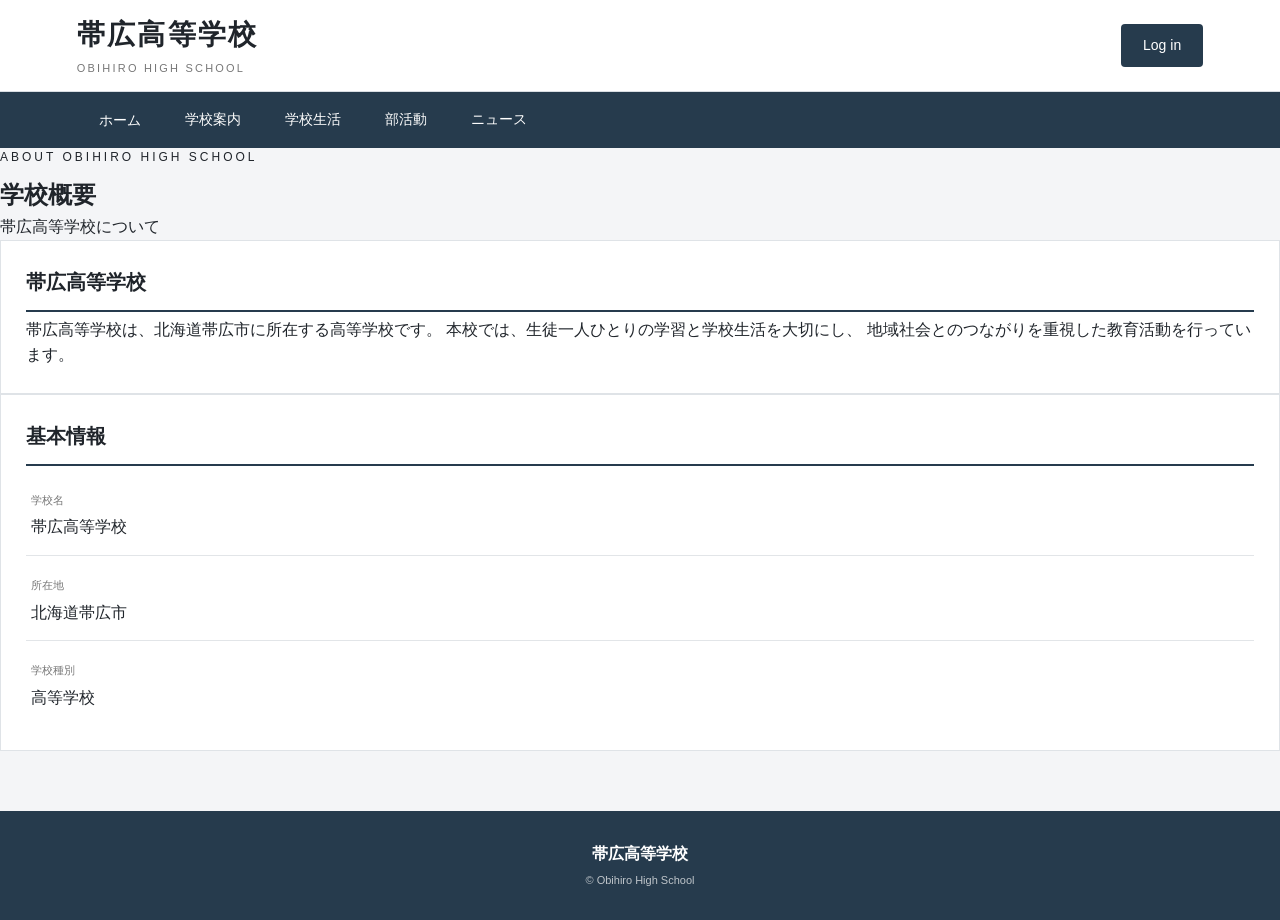
==== about.html @ 372af190 "Create about.html" ====
<!DOCTYPE html>
<html lang="ja">
<head>
    <meta charset="UTF-8">
    <meta name="viewport" content="width=device-width, initial-scale=1.0">

    <title>学校概要 | 帯広高等学校</title>

    <link rel="stylesheet" href="style.css">
</head>

<body>

    <header class="site-header">

        <div class="school-brand">
            <div class="school-name-jp">帯広高等学校</div>
            <div class="school-name-en">OBIHIRO HIGH SCHOOL</div>
        </div>

        <a href="login.html" class="login-button">
            Log in
        </a>

    </header>


    <nav class="main-navigation">

        <a href="index.html">ホーム</a>

        <div class="nav-dropdown">
            <button>学校案内</button>

            <div class="dropdown-menu">
                <a href="about.html">学校概要</a>
                <a href="#">教職員</a>
                <a href="#">制服</a>
                <a href="#">校内施設</a>
            </div>
        </div>

        <div class="nav-dropdown">
            <button>学校生活</button>

            <div class="dropdown-menu">
                <a href="#">生徒名簿</a>
                <a href="#">学校生活</a>
                <a href="#">授業</a>
                <a href="#">生徒手帳</a>
            </div>
        </div>

        <div class="nav-dropdown">
            <button>部活動</button>

            <div class="dropdown-menu">
                <a href="#">部活動一覧</a>
                <a href="#">運動部</a>
                <a href="#">文化部</a>
            </div>
        </div>

        <div class="nav-dropdown">
            <button>ニュース</button>

            <div class="dropdown-menu">
                <a href="#">学校ニュース</a>
                <a href="#">学校新聞</a>
                <a href="#">道内ニュース</a>
                <a href="#">行事予定</a>
            </div>
        </div>

    </nav>


    <main>

        <section class="page-header">

            <div>
                <p class="hero-label">ABOUT OBIHIRO HIGH SCHOOL</p>

                <h1>学校概要</h1>

                <p>
                    帯広高等学校について
                </p>
            </div>

        </section>


        <section class="content-section">

            <div class="panel">

                <div class="panel-heading">
                    <h2>帯広高等学校</h2>
                </div>

                <p>
                    帯広高等学校は、北海道帯広市に所在する高等学校です。
                    本校では、生徒一人ひとりの学習と学校生活を大切にし、
                    地域社会とのつながりを重視した教育活動を行っています。
                </p>

            </div>


            <div class="panel">

                <div class="panel-heading">
                    <h2>基本情報</h2>
                </div>

                <div class="news-item">
                    <span>学校名</span>
                    <p>帯広高等学校</p>
                </div>

                <div class="news-item">
                    <span>所在地</span>
                    <p>北海道帯広市</p>
                </div>

                <div class="news-item">
                    <span>学校種別</span>
                    <p>高等学校</p>
                </div>

            </div>

        </section>

    </main>


    <footer class="site-footer">

        <p>帯広高等学校</p>

        <p>
            © Obihiro High School
        </p>

    </footer>


    <script src="script.js"></script>

</body>
</html>
---- style.css ----
* {
    box-sizing: border-box;
    margin: 0;
    padding: 0;
}

body {
    font-family: Arial, "Hiragino Kaku Gothic ProN", "Yu Gothic", sans-serif;
    background: #f4f5f7;
    color: #20252b;
    line-height: 1.6;
}

/* HEADER */

.site-header {
    min-height: 92px;
    background: #ffffff;
    border-bottom: 1px solid #d9dde2;
    display: flex;
    align-items: center;
    justify-content: space-between;
    padding: 0 6%;
}

.school-brand {
    display: flex;
    flex-direction: column;
}

.school-name-jp {
    font-size: 28px;
    font-weight: 700;
    letter-spacing: 0.08em;
}

.school-name-en {
    font-size: 11px;
    letter-spacing: 0.2em;
    color: #777;
    margin-top: 2px;
}

.login-button {
    text-decoration: none;
    color: #ffffff;
    background: #263b4d;
    padding: 10px 22px;
    border-radius: 4px;
    font-size: 14px;
    transition: opacity 0.2s ease;
}

.login-button:hover {
    opacity: 0.8;
}


/* NAVIGATION */

.main-navigation {
    background: #263b4d;
    min-height: 54px;
    display: flex;
    align-items: center;
    padding: 0 6%;
}

.main-navigation > a,
.nav-dropdown > button {
    color: #ffffff;
    background: transparent;
    border: none;
    text-decoration: none;
    padding: 17px 22px;
    font-size: 14px;
    cursor: pointer;
}

.main-navigation > a:hover,
.nav-dropdown:hover > button {
    background: rgba(255, 255, 255, 0.1);
}

.nav-dropdown {
    position: relative;
}

.dropdown-menu {
    display: none;
    position: absolute;
    top: 54px;
    left: 0;
    min-width: 190px;
    background: #ffffff;
    border: 1px solid #d9dde2;
    box-shadow: 0 8px 20px rgba(0, 0, 0, 0.12);
    z-index: 100;
}

.dropdown-menu a {
    display: block;
    color: #333;
    text-decoration: none;
    padding: 12px 16px;
    font-size: 13px;
}

.dropdown-menu a:hover {
    background: #f0f2f4;
}

.nav-dropdown:hover .dropdown-menu {
    display: block;
}


/* HERO */

.hero {
    min-height: 440px;
    background:
        linear-gradient(
            rgba(20, 31, 42, 0.35),
            rgba(20, 31, 42, 0.35)
        ),
        linear-gradient(135deg, #607383, #b4bdc5);
    display: flex;
    align-items: flex-end;
    padding: 6%;
}

.hero-content {
    color: #ffffff;
}

.hero-label {
    font-size: 12px;
    letter-spacing: 0.25em;
    margin-bottom: 8px;
}

.hero h1 {
    font-size: clamp(36px, 6vw, 64px);
    letter-spacing: 0.08em;
    margin-bottom: 8px;
}

.hero p:last-child {
    font-size: 15px;
}


/* HOME GRID */

.home-grid {
    max-width: 1200px;
    margin: 45px auto;
    padding: 0 25px;
    display: grid;
    grid-template-columns: 1fr 1fr;
    gap: 25px;
}

.panel {
    background: #ffffff;
    border: 1px solid #dfe3e7;
    padding: 25px;
}

.panel-heading {
    display: flex;
    justify-content: space-between;
    align-items: center;
    border-bottom: 2px solid #263b4d;
    padding-bottom: 12px;
    margin-bottom: 5px;
}

.panel-heading h2 {
    font-size: 20px;
}

.panel-heading a {
    color: #596b7a;
    font-size: 12px;
    text-decoration: none;
}

.event,
.news-item {
    border-bottom: 1px solid #e2e5e8;
    padding: 15px 5px;
}

.event:last-child,
.news-item:last-child {
    border-bottom: none;
}

.event {
    display: flex;
    gap: 20px;
}

.event-date {
    color: #263b4d;
    font-weight: bold;
    min-width: 55px;
}

.news-item span {
    font-size: 11px;
    color: #777;
}

.news-item p {
    margin-top: 3px;
}


/* FOOTER */

.site-footer {
    background: #263b4d;
    color: #ffffff;
    text-align: center;
    padding: 30px;
    margin-top: 60px;
}

.site-footer p:first-child {
    font-weight: bold;
    margin-bottom: 5px;
}

.site-footer p:last-child {
    font-size: 11px;
    opacity: 0.7;
}


/* MOBILE */

@media (max-width: 700px) {

    .site-header {
        padding: 18px 5%;
    }

    .school-name-jp {
        font-size: 21px;
    }

    .school-name-en {
        font-size: 8px;
    }

    .login-button {
        padding: 8px 14px;
        font-size: 12px;
    }

    .main-navigation {
        padding: 0;
        overflow-x: auto;
    }

    .main-navigation > a,
    .nav-dropdown > button {
        white-space: nowrap;
        padding: 15px 16px;
        font-size: 12px;
    }

    .hero {
        min-height: 360px;
        padding: 8%;
    }

    .home-grid {
        grid-template-columns: 1fr;
        margin-top: 25px;
    }
}
/* LOGIN PAGE */

.login-page {
    min-height: 100vh;
    background: #f4f5f7;
    display: flex;
    align-items: center;
    justify-content: center;
    padding: 30px 20px;
}

.login-container {
    width: 100%;
    max-width: 430px;
}

.login-card {
    background: #ffffff;
    border: 1px solid #d9dde2;
    padding: 45px;
    box-shadow: 0 12px 35px rgba(0, 0, 0, 0.08);
}

.login-school {
    text-align: center;
    border-bottom: 1px solid #e1e4e7;
    padding-bottom: 25px;
    margin-bottom: 30px;
}

.login-school .school-name-jp {
    font-size: 25px;
}

.login-school .school-name-en {
    font-size: 9px;
}

.login-card h1 {
    text-align: center;
    font-size: 28px;
    margin-bottom: 5px;
}

.login-description {
    text-align: center;
    color: #777;
    font-size: 13px;
    margin-bottom: 30px;
}

.login-card form {
    display: flex;
    flex-direction: column;
}

.login-card label {
    font-size: 13px;
    font-weight: bold;
    margin-bottom: 7px;
}

.login-card input {
    width: 100%;
    padding: 13px;
    border: 1px solid #cfd4d9;
    border-radius: 3px;
    font-size: 14px;
    margin-bottom: 20px;
    outline: none;
}

.login-card input:focus {
    border-color: #263b4d;
}

.login-submit {
    border: none;
    background: #263b4d;
    color: #ffffff;
    padding: 13px;
    border-radius: 3px;
    font-size: 14px;
    cursor: pointer;
    margin-top: 5px;
}

.login-submit:hover {
    opacity: 0.85;
}

.back-home {
    display: block;
    text-align: center;
    margin-top: 25px;
    color: #596b7a;
    font-size: 13px;
    text-decoration: none;
}

.back-home:hover {
    text-decoration: underline;
}


/* LOGIN MOBILE */

@media (max-width: 500px) {

    .login-card {
        padding: 30px 22px;
    }

    .login-card h1 {
        font-size: 24px;
    }

}
.login-card h1 {
    font-size: 24px;
}

}
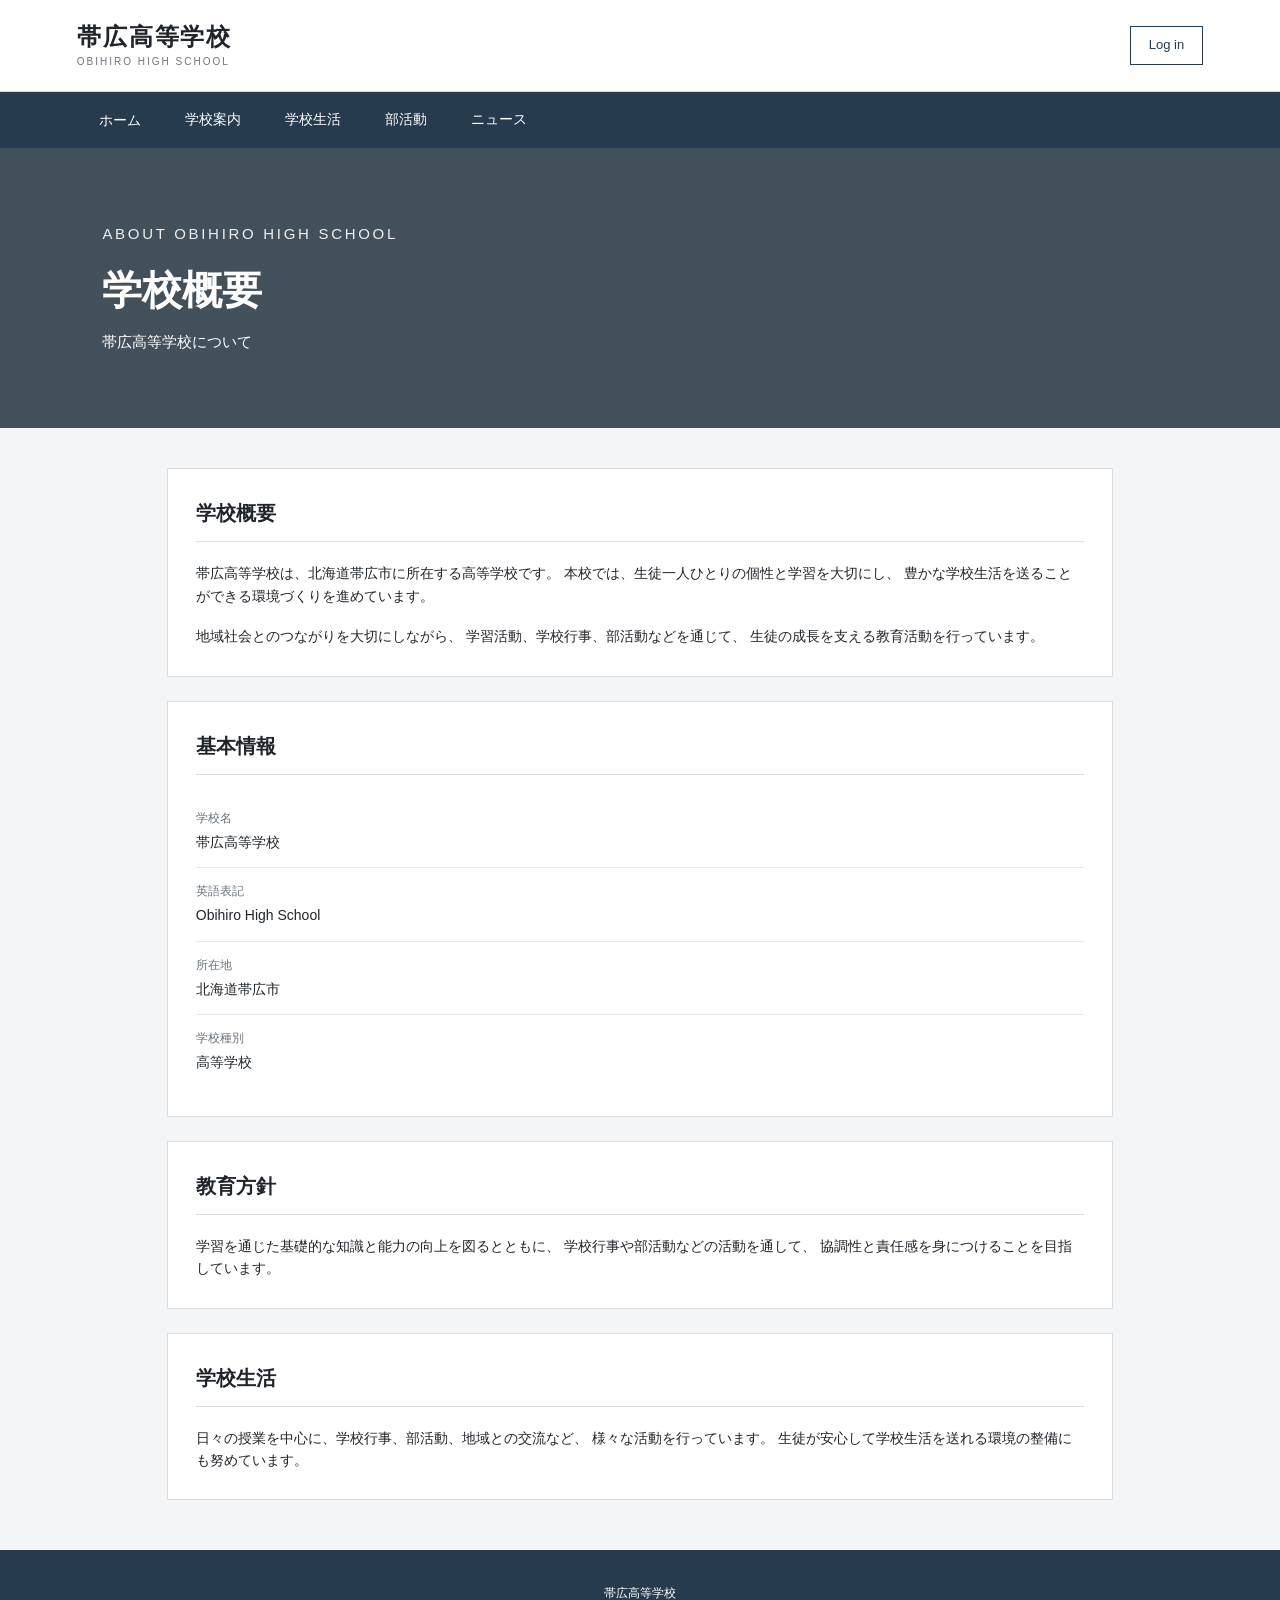
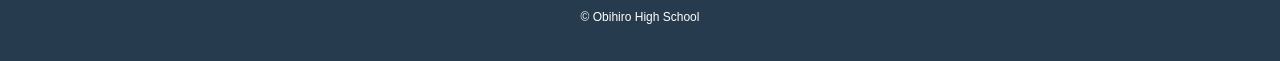
==== commit 03df622a: "Update about.html" ====
--- a/about.html
+++ b/about.html
@@ -93,46 +93,63 @@
 
 
         <section class="content-section">
-
-            <div class="panel">
-
-                <div class="panel-heading">
-                    <h2>帯広高等学校</h2>
-                </div>
-
-                <p>
-                    帯広高等学校は、北海道帯広市に所在する高等学校です。
-                    本校では、生徒一人ひとりの学習と学校生活を大切にし、
-                    地域社会とのつながりを重視した教育活動を行っています。
-                </p>
-
-            </div>
-
-
-            <div class="panel">
-
-                <div class="panel-heading">
-                    <h2>基本情報</h2>
-                </div>
-
-                <div class="news-item">
-                    <span>学校名</span>
-                    <p>帯広高等学校</p>
-                </div>
-
-                <div class="news-item">
-                    <span>所在地</span>
-                    <p>北海道帯広市</p>
-                </div>
-
-                <div class="news-item">
-                    <span>学校種別</span>
-                    <p>高等学校</p>
-                </div>
-
-            </div>
-
-        </section>
+    <div class="panel">
+        <div class="panel-heading">
+            <h2>学校概要</h2>
+        </div>
+        <p>
+            帯広高等学校は、北海道帯広市に所在する高等学校です。
+            本校では、生徒一人ひとりの個性と学習を大切にし、
+            豊かな学校生活を送ることができる環境づくりを進めています。
+        </p>
+        <p style="margin-top: 18px;">
+            地域社会とのつながりを大切にしながら、
+            学習活動、学校行事、部活動などを通じて、
+            生徒の成長を支える教育活動を行っています。
+        </p>
+    </div>
+    <div class="panel">
+        <div class="panel-heading">
+            <h2>基本情報</h2>
+        </div>
+        <div class="news-item">
+            <span>学校名</span>
+            <p>帯広高等学校</p>
+        </div>
+        <div class="news-item">
+            <span>英語表記</span>
+            <p>Obihiro High School</p>
+        </div>
+        <div class="news-item">
+            <span>所在地</span>
+            <p>北海道帯広市</p>
+        </div>
+        <div class="news-item">
+            <span>学校種別</span>
+            <p>高等学校</p>
+        </div>
+    </div>
+    <div class="panel">
+        <div class="panel-heading">
+            <h2>教育方針</h2>
+        </div>
+        <p>
+            学習を通じた基礎的な知識と能力の向上を図るとともに、
+            学校行事や部活動などの活動を通して、
+            協調性と責任感を身につけることを目指しています。
+        </p>
+    </div>
+    <div class="panel">
+        <div class="panel-heading">
+            <h2>学校生活</h2>
+        </div>
+        <p>
+            日々の授業を中心に、学校行事、部活動、地域との交流など、
+            様々な活動を行っています。
+            生徒が安心して学校生活を送れる環境の整備にも努めています。
+        </p>
+    </div>
+</section>
 
     </main>
 
--- a/style.css
+++ b/style.css
@@ -24,37 +24,34 @@
 }
 
 .school-brand {
-    display: flex;
-    flex-direction: column;
+    line-height: 1.2;
 }
 
 .school-name-jp {
-    font-size: 28px;
-    font-weight: 700;
+    font-size: 24px;
+    font-weight: bold;
     letter-spacing: 0.08em;
 }
 
 .school-name-en {
-    font-size: 11px;
+    font-size: 10px;
+    color: #6d747b;
     letter-spacing: 0.2em;
-    color: #777;
-    margin-top: 2px;
+    margin-top: 4px;
 }
 
 .login-button {
+    color: #263b4d;
+    border: 1px solid #263b4d;
+    padding: 8px 18px;
     text-decoration: none;
-    color: #ffffff;
+    font-size: 13px;
+}
+
+.login-button:hover {
     background: #263b4d;
-    padding: 10px 22px;
-    border-radius: 4px;
-    font-size: 14px;
-    transition: opacity 0.2s ease;
-}
-
-.login-button:hover {
-    opacity: 0.8;
-}
-
+    color: #ffffff;
+}
 
 /* NAVIGATION */
 
@@ -110,114 +107,157 @@
     background: #f0f2f4;
 }
 
-.nav-dropdown:hover .dropdown-menu {
+/* Open dropdown when tapped */
+.nav-dropdown.open .dropdown-menu {
     display: block;
 }
 
+/* Desktop hover only */
+@media (min-width: 701px) {
+    .nav-dropdown:hover .dropdown-menu {
+        display: block;
+    }
+}
+
+.nav-dropdown.open .dropdown-menu {
+    display: block;
+}
 
 /* HERO */
 
 .hero {
+    position: relative;
     min-height: 440px;
+    overflow: hidden;
+    display: flex;
+    align-items: center;
+    padding: 60px 8%;
+    color: #ffffff;
+    background: #697986;
+}
+
+.hero img {
+    position: absolute;
+    inset: 0;
+    width: 100%;
+    height: 100%;
+    object-fit: cover;
+    object-position: center;
+    z-index: 0;
+}
+
+.hero::after {
+    content: "";
+    position: absolute;
+    inset: 0;
+    background: rgba(20, 31, 42, 0.35);
+    z-index: 1;
+}
+
+.hero-content {
+    position: relative;
+    z-index: 2;
+    max-width: 700px;
+}
+
+.hero-label {
+    font-size: 12px;
+    letter-spacing: 0.18em;
+    margin-bottom: 12px;
+    opacity: 0.9;
+}
+
+.hero h1 {
+    font-size: 46px;
+    margin-bottom: 15px;
+}
+
+.hero p {
+    font-size: 16px;
+}
+
+.home-grid {
+    max-width: 1200px;
+    margin: 40px auto;
+    padding: 0 6%;
+    display: grid;
+    grid-template-columns: 1fr 1fr;
+    gap: 24px;
+}
+
+.panel {
+    background: #ffffff;
+    border: 1px solid #d9dde2;
+    padding: 28px;
+}
+
+.panel-heading {
+    border-bottom: 1px solid #d9dde2;
+    margin-bottom: 20px;
+    padding-bottom: 12px;
+}
+
+.panel-heading h2 {
+    font-size: 20px;
+}
+
+.event-item,
+.news-item {
+    padding: 14px 0;
+    border-bottom: 1px solid #e7e9eb;
+}
+
+.event-item:last-child,
+.news-item:last-child {
+    border-bottom: none;
+}
+
+.event-item span,
+.news-item span {
+    display: block;
+    color: #68727b;
+    font-size: 12px;
+    margin-bottom: 3px;
+}
+
+/* PAGE HEADER */
+
+.page-header {
+    min-height: 280px;
     background:
         linear-gradient(
-            rgba(20, 31, 42, 0.35),
-            rgba(20, 31, 42, 0.35)
+            rgba(20, 31, 42, 0.45),
+            rgba(20, 31, 42, 0.45)
         ),
-        linear-gradient(135deg, #607383, #b4bdc5);
-    display: flex;
-    align-items: flex-end;
-    padding: 6%;
-}
-
-.hero-content {
-    color: #ffffff;
-}
-
-.hero-label {
-    font-size: 12px;
-    letter-spacing: 0.25em;
+        #697986;
+    color: #ffffff;
+    display: flex;
+    align-items: center;
+    padding: 50px 8%;
+}
+
+.page-header h1 {
+    font-size: 40px;
     margin-bottom: 8px;
 }
 
-.hero h1 {
-    font-size: clamp(36px, 6vw, 64px);
-    letter-spacing: 0.08em;
-    margin-bottom: 8px;
-}
-
-.hero p:last-child {
+.page-header p {
     font-size: 15px;
 }
 
-
-/* HOME GRID */
-
-.home-grid {
-    max-width: 1200px;
-    margin: 45px auto;
-    padding: 0 25px;
+/* CONTENT */
+
+.content-section {
+    max-width: 1100px;
+    margin: 40px auto;
+    padding: 0 6%;
     display: grid;
-    grid-template-columns: 1fr 1fr;
-    gap: 25px;
-}
-
-.panel {
-    background: #ffffff;
-    border: 1px solid #dfe3e7;
-    padding: 25px;
-}
-
-.panel-heading {
-    display: flex;
-    justify-content: space-between;
-    align-items: center;
-    border-bottom: 2px solid #263b4d;
-    padding-bottom: 12px;
-    margin-bottom: 5px;
-}
-
-.panel-heading h2 {
-    font-size: 20px;
-}
-
-.panel-heading a {
-    color: #596b7a;
-    font-size: 12px;
-    text-decoration: none;
-}
-
-.event,
-.news-item {
-    border-bottom: 1px solid #e2e5e8;
-    padding: 15px 5px;
-}
-
-.event:last-child,
-.news-item:last-child {
-    border-bottom: none;
-}
-
-.event {
-    display: flex;
-    gap: 20px;
-}
-
-.event-date {
-    color: #263b4d;
-    font-weight: bold;
-    min-width: 55px;
-}
-
-.news-item span {
-    font-size: 11px;
-    color: #777;
-}
-
-.news-item p {
-    margin-top: 3px;
-}
-
+    gap: 24px;
+}
+
+.content-section p {
+    font-size: 14px;
+}
 
 /* FOOTER */
 
@@ -225,31 +265,27 @@
     background: #263b4d;
     color: #ffffff;
     text-align: center;
-    padding: 30px;
-    margin-top: 60px;
-}
-
-.site-footer p:first-child {
-    font-weight: bold;
-    margin-bottom: 5px;
-}
-
-.site-footer p:last-child {
-    font-size: 11px;
-    opacity: 0.7;
-}
-
+    padding: 30px 20px;
+    margin-top: 50px;
+}
+
+.site-footer p {
+    font-size: 12px;
+    margin: 4px 0;
+}
 
 /* MOBILE */
 
 @media (max-width: 700px) {
 
     .site-header {
-        padding: 18px 5%;
+        .hero {
+    min-height: 330px;
+    padding: 40px 7%;
     }
 
     .school-name-jp {
-        font-size: 21px;
+        font-size: 19px;
     }
 
     .school-name-en {
@@ -257,32 +293,56 @@
     }
 
     .login-button {
-        padding: 8px 14px;
+        padding: 7px 12px;
         font-size: 12px;
     }
 
     .main-navigation {
         padding: 0;
         overflow-x: auto;
+        white-space: nowrap;
     }
 
     .main-navigation > a,
     .nav-dropdown > button {
-        white-space: nowrap;
         padding: 15px 16px;
-        font-size: 12px;
+        font-size: 13px;
+    }
+
+    .dropdown-menu {
+        top: 48px;
     }
 
     .hero {
-        min-height: 360px;
-        padding: 8%;
+        min-height: 350px;
+        padding: 45px 7%;
+    }
+
+    .hero h1 {
+        font-size: 34px;
     }
 
     .home-grid {
         grid-template-columns: 1fr;
-        margin-top: 25px;
-    }
-}
+        padding: 0 5%;
+        margin: 25px auto;
+    }
+
+    .page-header {
+        min-height: 230px;
+        padding: 40px 7%;
+    }
+
+    .page-header h1 {
+        font-size: 32px;
+    }
+
+    .content-section {
+        padding: 0 5%;
+        margin: 25px auto;
+    }
+}
+
 /* LOGIN PAGE */
 
 .login-page {
@@ -387,7 +447,6 @@
     text-decoration: underline;
 }
 
-
 /* LOGIN MOBILE */
 
 @media (max-width: 500px) {
@@ -399,10 +458,4 @@
     .login-card h1 {
         font-size: 24px;
     }
-
-}
-.login-card h1 {
-    font-size: 24px;
-}
-
 }
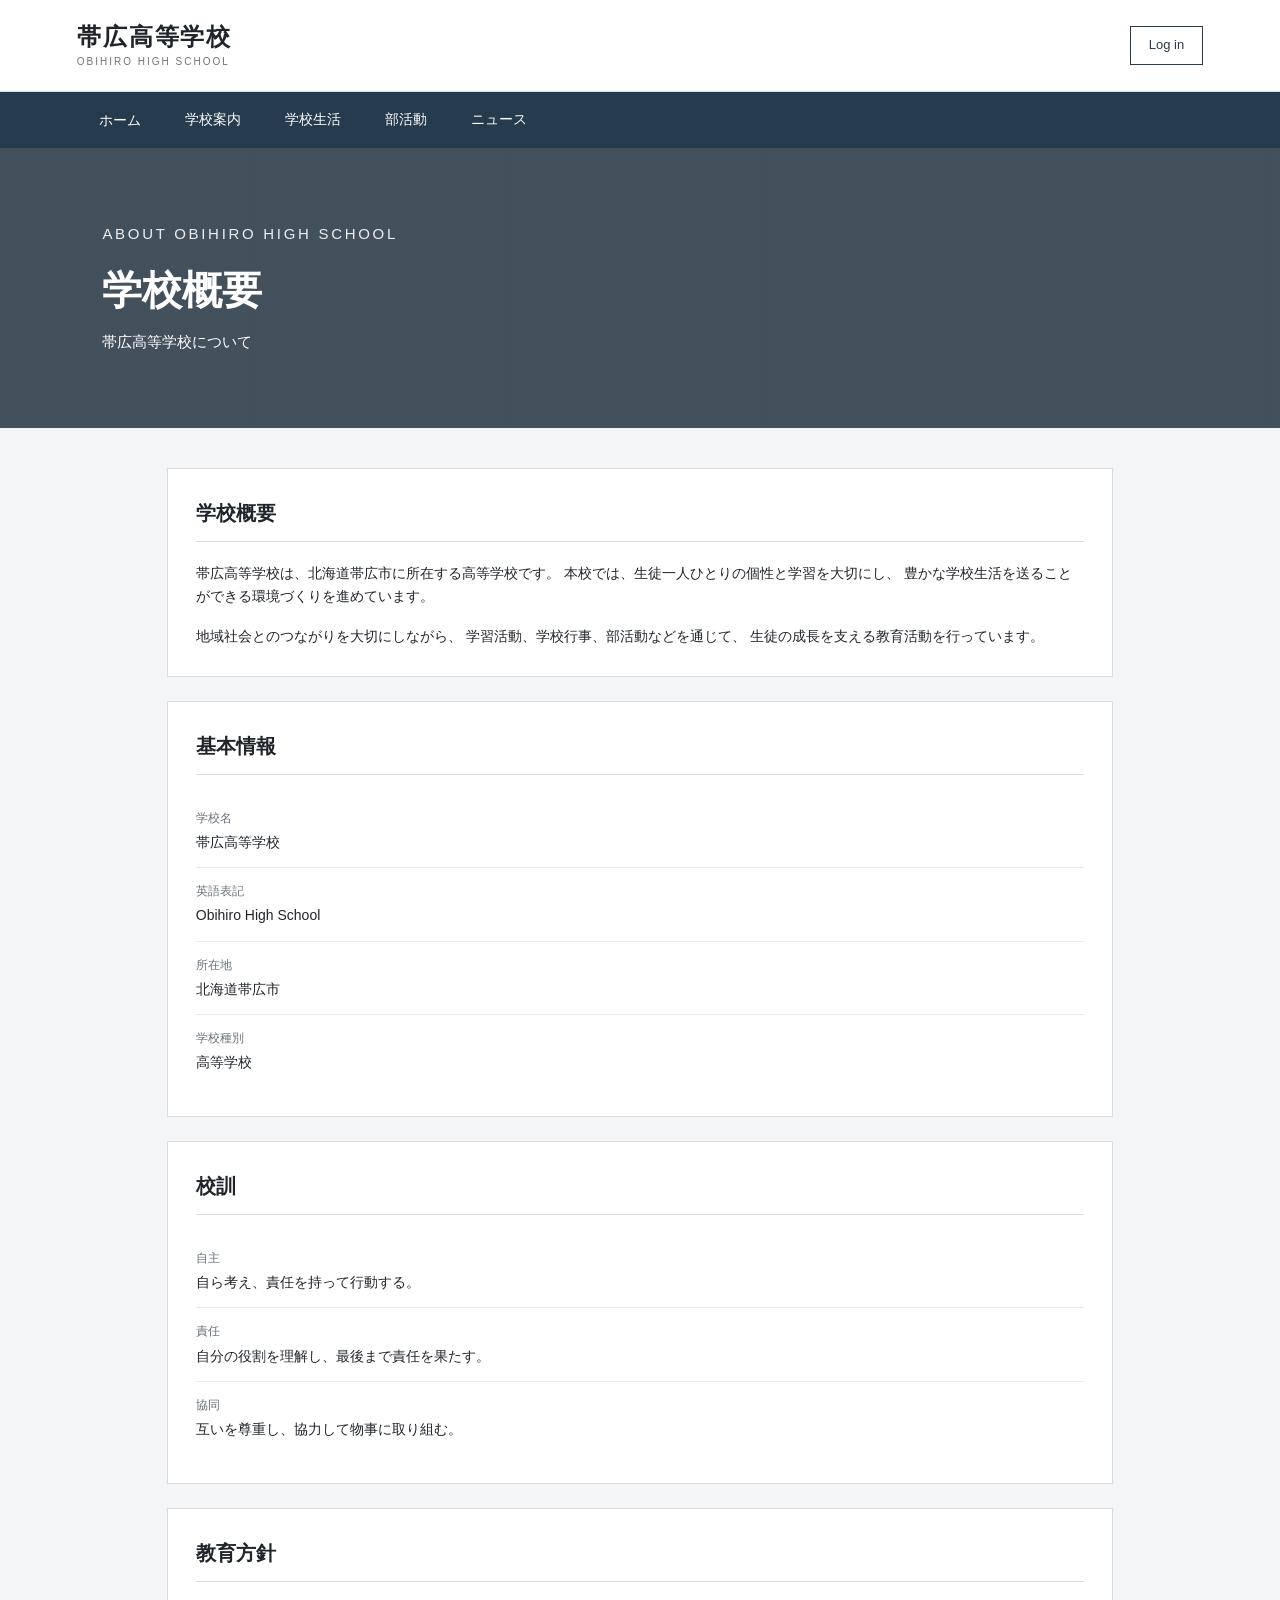
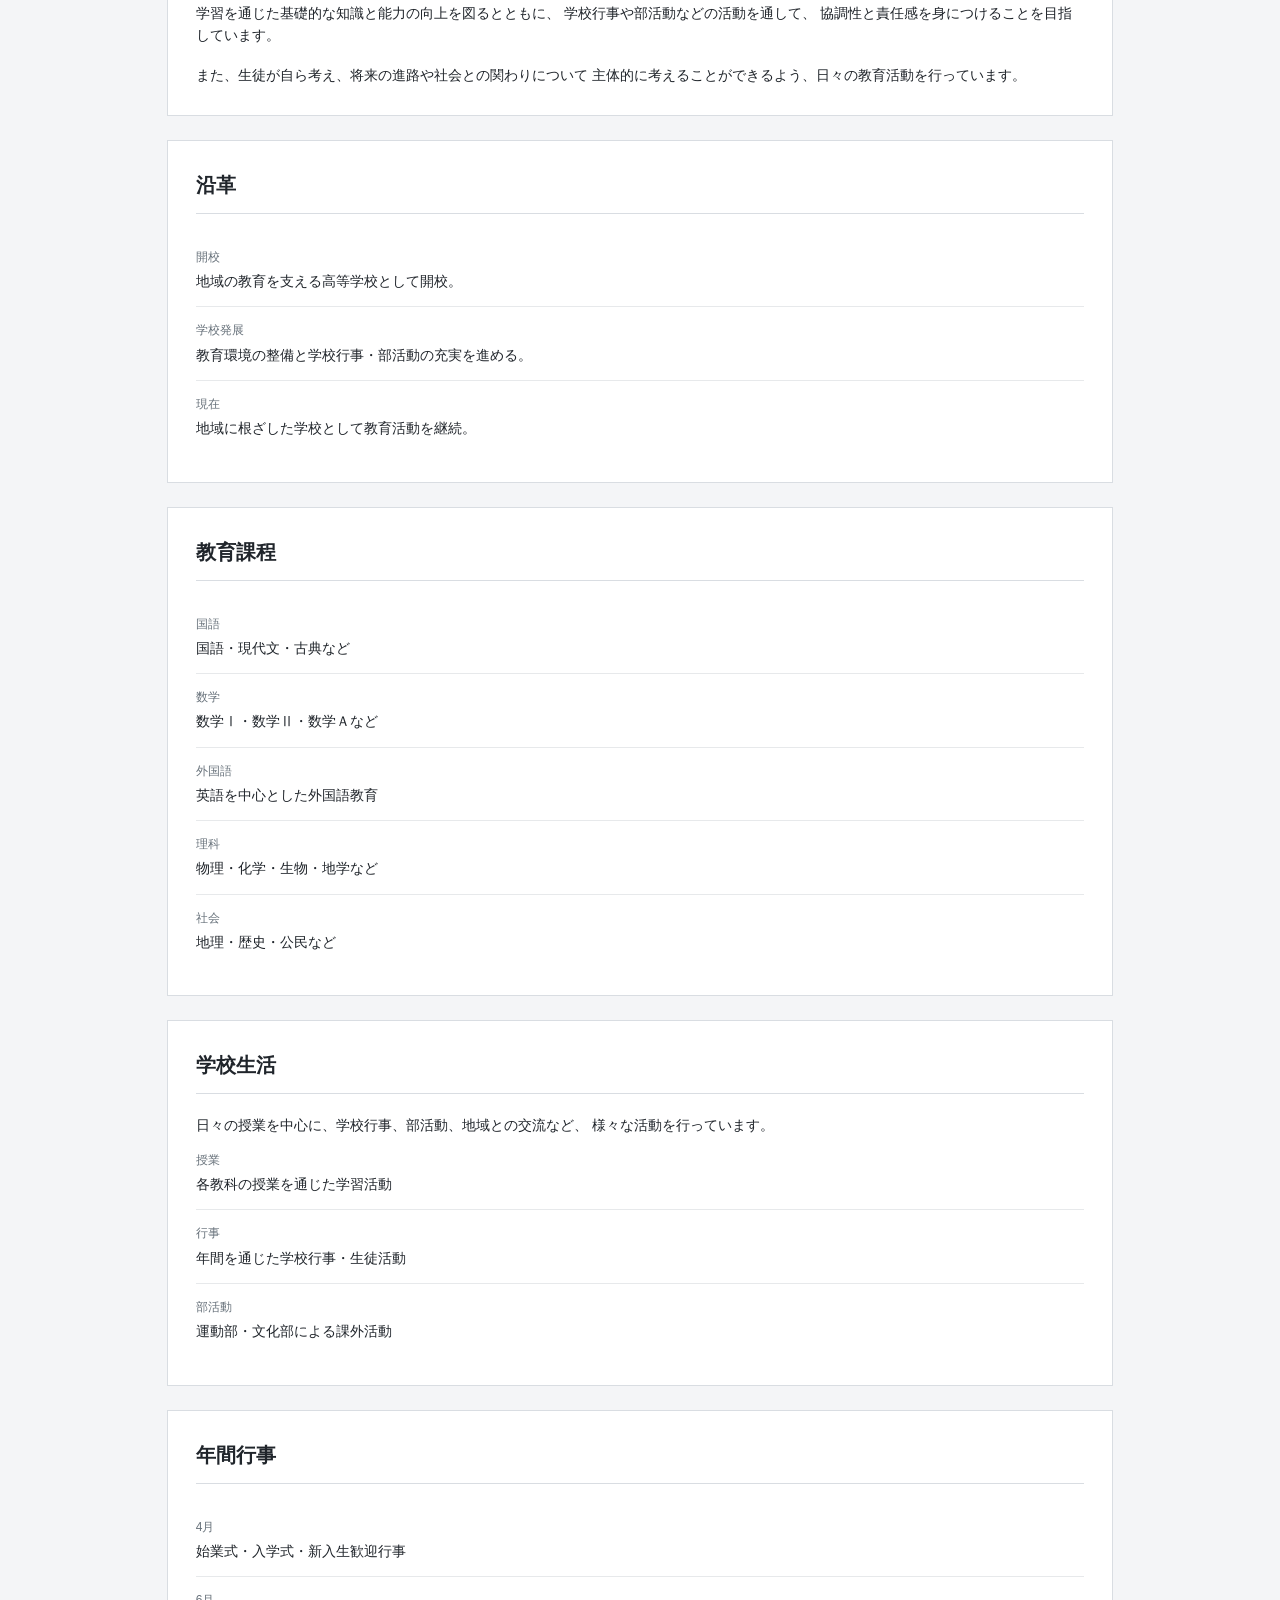
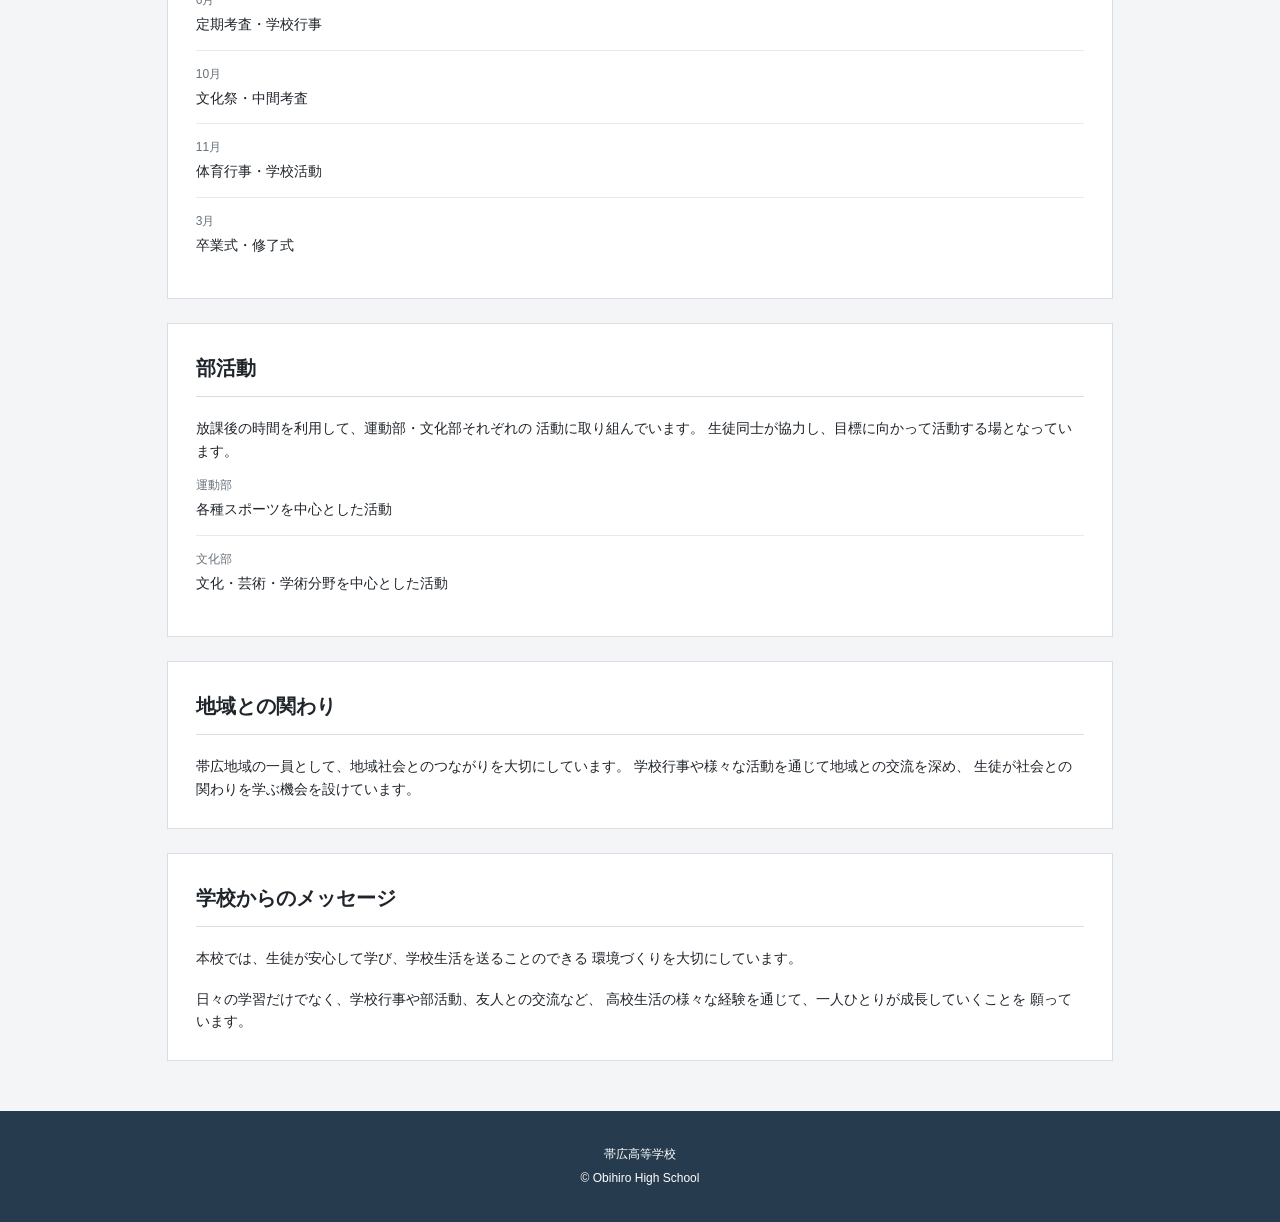
==== commit 1cca55e5: "Update about.html" ====
--- a/about.html
+++ b/about.html
@@ -30,18 +30,18 @@
         <a href="index.html">ホーム</a>
 
         <div class="nav-dropdown">
-            <button>学校案内</button>
+            <button type="button">学校案内</button>
 
             <div class="dropdown-menu">
                 <a href="about.html">学校概要</a>
-                <a href="#">教職員</a>
-                <a href="#">制服</a>
+                <a href="staff.html">教職員</a>
+                <a href="uniforms.html">制服</a>
                 <a href="#">校内施設</a>
             </div>
         </div>
 
         <div class="nav-dropdown">
-            <button>学校生活</button>
+            <button type="button">学校生活</button>
 
             <div class="dropdown-menu">
                 <a href="#">生徒名簿</a>
@@ -52,7 +52,7 @@
         </div>
 
         <div class="nav-dropdown">
-            <button>部活動</button>
+            <button type="button">部活動</button>
 
             <div class="dropdown-menu">
                 <a href="#">部活動一覧</a>
@@ -62,7 +62,7 @@
         </div>
 
         <div class="nav-dropdown">
-            <button>ニュース</button>
+            <button type="button">ニュース</button>
 
             <div class="dropdown-menu">
                 <a href="#">学校ニュース</a>
@@ -80,76 +80,323 @@
         <section class="page-header">
 
             <div>
-                <p class="hero-label">ABOUT OBIHIRO HIGH SCHOOL</p>
+
+                <p class="hero-label">
+                    ABOUT OBIHIRO HIGH SCHOOL
+                </p>
 
                 <h1>学校概要</h1>
 
                 <p>
                     帯広高等学校について
                 </p>
+
             </div>
 
         </section>
 
 
         <section class="content-section">
-    <div class="panel">
-        <div class="panel-heading">
-            <h2>学校概要</h2>
-        </div>
-        <p>
-            帯広高等学校は、北海道帯広市に所在する高等学校です。
-            本校では、生徒一人ひとりの個性と学習を大切にし、
-            豊かな学校生活を送ることができる環境づくりを進めています。
-        </p>
-        <p style="margin-top: 18px;">
-            地域社会とのつながりを大切にしながら、
-            学習活動、学校行事、部活動などを通じて、
-            生徒の成長を支える教育活動を行っています。
-        </p>
-    </div>
-    <div class="panel">
-        <div class="panel-heading">
-            <h2>基本情報</h2>
-        </div>
-        <div class="news-item">
-            <span>学校名</span>
-            <p>帯広高等学校</p>
-        </div>
-        <div class="news-item">
-            <span>英語表記</span>
-            <p>Obihiro High School</p>
-        </div>
-        <div class="news-item">
-            <span>所在地</span>
-            <p>北海道帯広市</p>
-        </div>
-        <div class="news-item">
-            <span>学校種別</span>
-            <p>高等学校</p>
-        </div>
-    </div>
-    <div class="panel">
-        <div class="panel-heading">
-            <h2>教育方針</h2>
-        </div>
-        <p>
-            学習を通じた基礎的な知識と能力の向上を図るとともに、
-            学校行事や部活動などの活動を通して、
-            協調性と責任感を身につけることを目指しています。
-        </p>
-    </div>
-    <div class="panel">
-        <div class="panel-heading">
-            <h2>学校生活</h2>
-        </div>
-        <p>
-            日々の授業を中心に、学校行事、部活動、地域との交流など、
-            様々な活動を行っています。
-            生徒が安心して学校生活を送れる環境の整備にも努めています。
-        </p>
-    </div>
-</section>
+
+
+            <!-- 学校概要 -->
+
+            <div class="panel">
+
+                <div class="panel-heading">
+                    <h2>学校概要</h2>
+                </div>
+
+                <p>
+                    帯広高等学校は、北海道帯広市に所在する高等学校です。
+                    本校では、生徒一人ひとりの個性と学習を大切にし、
+                    豊かな学校生活を送ることができる環境づくりを進めています。
+                </p>
+
+                <p style="margin-top: 18px;">
+                    地域社会とのつながりを大切にしながら、
+                    学習活動、学校行事、部活動などを通じて、
+                    生徒の成長を支える教育活動を行っています。
+                </p>
+
+            </div>
+
+
+            <!-- 基本情報 -->
+
+            <div class="panel">
+
+                <div class="panel-heading">
+                    <h2>基本情報</h2>
+                </div>
+
+                <div class="news-item">
+                    <span>学校名</span>
+                    <p>帯広高等学校</p>
+                </div>
+
+                <div class="news-item">
+                    <span>英語表記</span>
+                    <p>Obihiro High School</p>
+                </div>
+
+                <div class="news-item">
+                    <span>所在地</span>
+                    <p>北海道帯広市</p>
+                </div>
+
+                <div class="news-item">
+                    <span>学校種別</span>
+                    <p>高等学校</p>
+                </div>
+
+            </div>
+
+
+            <!-- 校訓 -->
+
+            <div class="panel">
+
+                <div class="panel-heading">
+                    <h2>校訓</h2>
+                </div>
+
+                <div class="news-item">
+                    <span>自主</span>
+                    <p>自ら考え、責任を持って行動する。</p>
+                </div>
+
+                <div class="news-item">
+                    <span>責任</span>
+                    <p>自分の役割を理解し、最後まで責任を果たす。</p>
+                </div>
+
+                <div class="news-item">
+                    <span>協同</span>
+                    <p>互いを尊重し、協力して物事に取り組む。</p>
+                </div>
+
+            </div>
+
+
+            <!-- 教育方針 -->
+
+            <div class="panel">
+
+                <div class="panel-heading">
+                    <h2>教育方針</h2>
+                </div>
+
+                <p>
+                    学習を通じた基礎的な知識と能力の向上を図るとともに、
+                    学校行事や部活動などの活動を通して、
+                    協調性と責任感を身につけることを目指しています。
+                </p>
+
+                <p style="margin-top: 18px;">
+                    また、生徒が自ら考え、将来の進路や社会との関わりについて
+                    主体的に考えることができるよう、日々の教育活動を行っています。
+                </p>
+
+            </div>
+
+
+            <!-- 沿革 -->
+
+            <div class="panel">
+
+                <div class="panel-heading">
+                    <h2>沿革</h2>
+                </div>
+
+                <div class="news-item">
+                    <span>開校</span>
+                    <p>地域の教育を支える高等学校として開校。</p>
+                </div>
+
+                <div class="news-item">
+                    <span>学校発展</span>
+                    <p>教育環境の整備と学校行事・部活動の充実を進める。</p>
+                </div>
+
+                <div class="news-item">
+                    <span>現在</span>
+                    <p>地域に根ざした学校として教育活動を継続。</p>
+                </div>
+
+            </div>
+
+
+            <!-- 教育課程 -->
+
+            <div class="panel">
+
+                <div class="panel-heading">
+                    <h2>教育課程</h2>
+                </div>
+
+                <div class="news-item">
+                    <span>国語</span>
+                    <p>国語・現代文・古典など</p>
+                </div>
+
+                <div class="news-item">
+                    <span>数学</span>
+                    <p>数学Ⅰ・数学Ⅱ・数学Ａなど</p>
+                </div>
+
+                <div class="news-item">
+                    <span>外国語</span>
+                    <p>英語を中心とした外国語教育</p>
+                </div>
+
+                <div class="news-item">
+                    <span>理科</span>
+                    <p>物理・化学・生物・地学など</p>
+                </div>
+
+                <div class="news-item">
+                    <span>社会</span>
+                    <p>地理・歴史・公民など</p>
+                </div>
+
+            </div>
+
+
+            <!-- 学校生活 -->
+
+            <div class="panel">
+
+                <div class="panel-heading">
+                    <h2>学校生活</h2>
+                </div>
+
+                <p>
+                    日々の授業を中心に、学校行事、部活動、地域との交流など、
+                    様々な活動を行っています。
+                </p>
+
+                <div class="news-item">
+                    <span>授業</span>
+                    <p>各教科の授業を通じた学習活動</p>
+                </div>
+
+                <div class="news-item">
+                    <span>行事</span>
+                    <p>年間を通じた学校行事・生徒活動</p>
+                </div>
+
+                <div class="news-item">
+                    <span>部活動</span>
+                    <p>運動部・文化部による課外活動</p>
+                </div>
+
+            </div>
+
+
+            <!-- 年間行事 -->
+
+            <div class="panel">
+
+                <div class="panel-heading">
+                    <h2>年間行事</h2>
+                </div>
+
+                <div class="news-item">
+                    <span>4月</span>
+                    <p>始業式・入学式・新入生歓迎行事</p>
+                </div>
+
+                <div class="news-item">
+                    <span>6月</span>
+                    <p>定期考査・学校行事</p>
+                </div>
+
+                <div class="news-item">
+                    <span>10月</span>
+                    <p>文化祭・中間考査</p>
+                </div>
+
+                <div class="news-item">
+                    <span>11月</span>
+                    <p>体育行事・学校活動</p>
+                </div>
+
+                <div class="news-item">
+                    <span>3月</span>
+                    <p>卒業式・修了式</p>
+                </div>
+
+            </div>
+
+
+            <!-- 部活動 -->
+
+            <div class="panel">
+
+                <div class="panel-heading">
+                    <h2>部活動</h2>
+                </div>
+
+                <p>
+                    放課後の時間を利用して、運動部・文化部それぞれの
+                    活動に取り組んでいます。
+                    生徒同士が協力し、目標に向かって活動する場となっています。
+                </p>
+
+                <div class="news-item">
+                    <span>運動部</span>
+                    <p>各種スポーツを中心とした活動</p>
+                </div>
+
+                <div class="news-item">
+                    <span>文化部</span>
+                    <p>文化・芸術・学術分野を中心とした活動</p>
+                </div>
+
+            </div>
+
+
+            <!-- 地域との関わり -->
+
+            <div class="panel">
+
+                <div class="panel-heading">
+                    <h2>地域との関わり</h2>
+                </div>
+
+                <p>
+                    帯広地域の一員として、地域社会とのつながりを大切にしています。
+                    学校行事や様々な活動を通じて地域との交流を深め、
+                    生徒が社会との関わりを学ぶ機会を設けています。
+                </p>
+
+            </div>
+
+
+            <!-- 学校からのメッセージ -->
+
+            <div class="panel">
+
+                <div class="panel-heading">
+                    <h2>学校からのメッセージ</h2>
+                </div>
+
+                <p>
+                    本校では、生徒が安心して学び、学校生活を送ることのできる
+                    環境づくりを大切にしています。
+                </p>
+
+                <p style="margin-top: 18px;">
+                    日々の学習だけでなく、学校行事や部活動、友人との交流など、
+                    高校生活の様々な経験を通じて、一人ひとりが成長していくことを
+                    願っています。
+                </p>
+
+            </div>
+
+
+        </section>
 
     </main>
 
